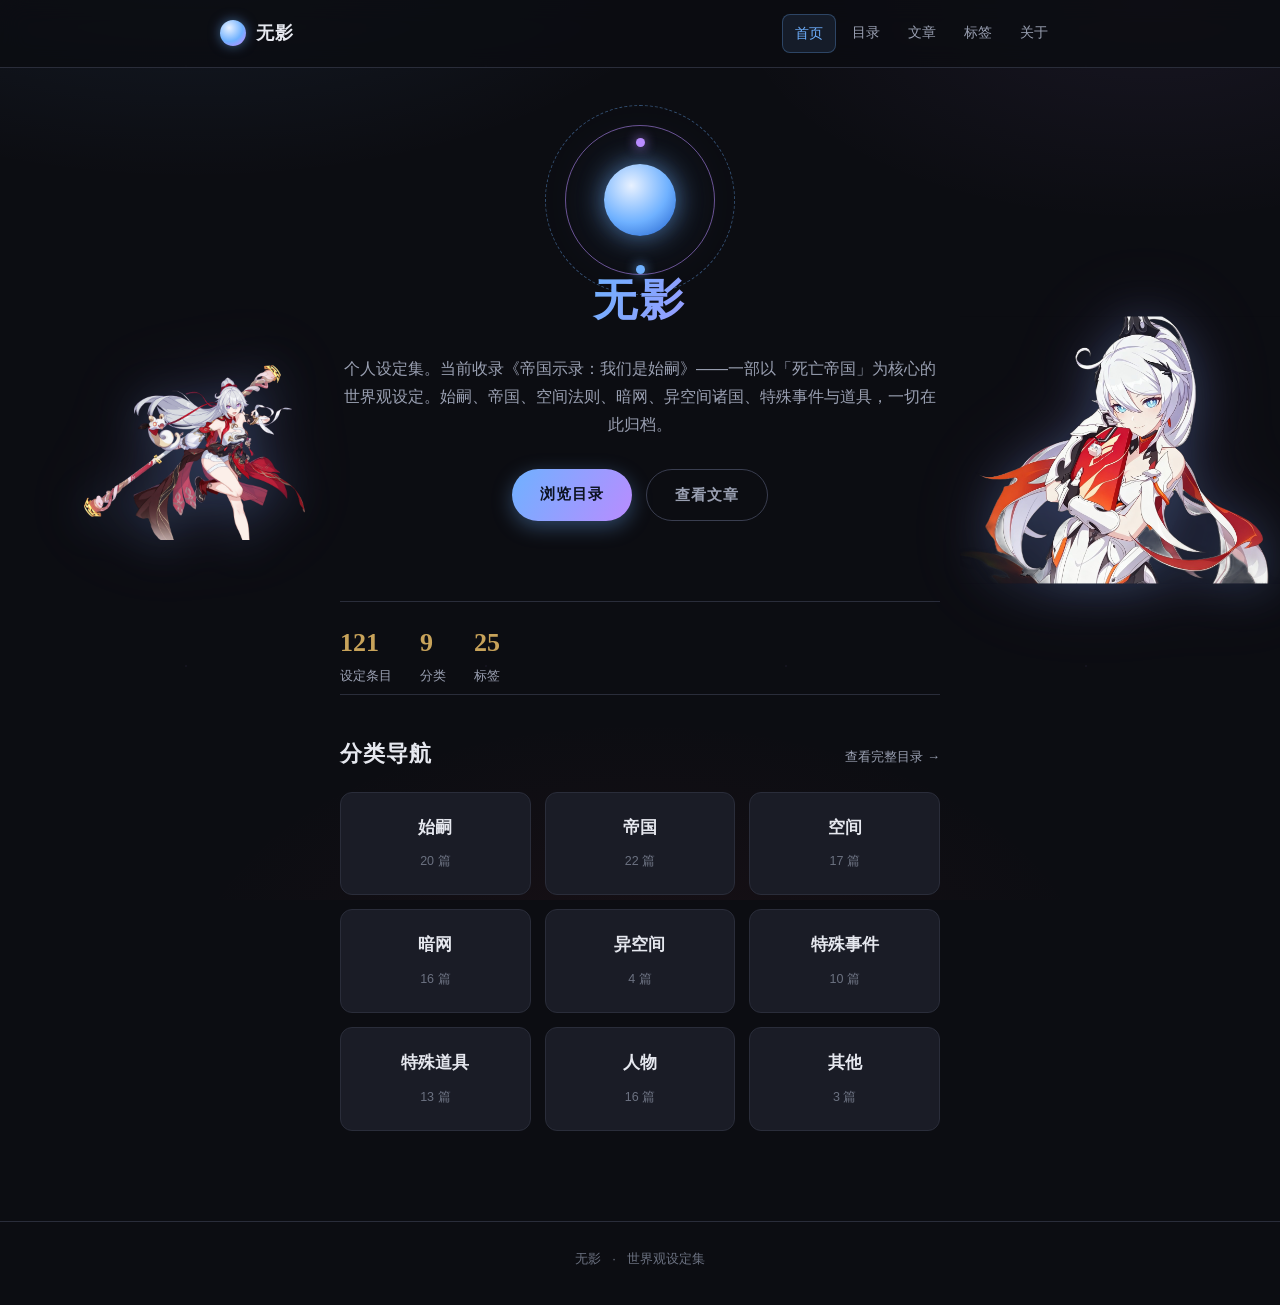
==== website/index.html @ 32f3dcf8 "初始提交：无影个人设定集网站（静态站 + 数据生成脚本）" ====
<!DOCTYPE html>
<html lang="zh-CN">
<head>
  <meta charset="UTF-8">
  <meta name="viewport" content="width=device-width, initial-scale=1.0">
  <title>无影 · 个人设定集</title>
  <link rel="icon" href="favicon.jpg" type="image/jpeg">
  <link rel="stylesheet" href="assets/css/style.css">
</head>
<body data-page="home">
<header class="site-header">
    <div class="header-inner">
      <a class="brand" href="index.html">
        <span class="emblem"></span>
        <span>无影</span>
      </a>
      <nav class="nav-links">
        <a href="index.html" data-nav="home">首页</a>
        <a href="contents.html" data-nav="contents">目录</a>
        <a href="articles.html" data-nav="articles">文章</a>
        <a href="tags.html" data-nav="tags">标签</a>
        <a href="about.html" data-nav="about">关于</a>
      </nav>
    </div>
  </header>

  <div class="container">
    <section class="home-hero">
      <div class="emblem-lg">
        <span class="kiana-halo"></span>
        <span class="kiana-halo halo-2"></span>
      </div>
      <h1>无影</h1>
      <p>个人设定集。当前收录《帝国示录：我们是始嗣》——一部以「死亡帝国」为核心的世界观设定。始嗣、帝国、空间法则、暗网、异空间诸国、特殊事件与道具，一切在此归档。</p>
      <div class="home-cta">
        <a class="btn-primary" href="contents.html">浏览目录</a>
        <a class="btn-ghost" href="articles.html">查看文章</a>
      </div>
    </section>

    <div class="stats-row" id="stats-row"></div>

    <section class="home-section">
      <div class="home-section-title">
        <h2>分类导航</h2>
        <a class="more" href="contents.html">查看完整目录 →</a>
      </div>
      <div class="cat-grid" id="cat-grid"></div>
    </section>

  </div>

  <footer class="site-footer">
    <span>无影</span>
    <span class="sep">·</span>
    <span>世界观设定集</span>
  </footer>

  <script src="assets/js/characters.js"></script>
  <script src="assets/js/articles.js"></script>
  <script src="assets/js/app.js"></script>
</body>
</html>
---- website/assets/css/style.css ----
/* =========================================================
   无影 · 个人设定集网站
   暗色主题 · 死亡帝国风格
   ========================================================= */

:root {
  --bg: #0c0d12;
  --bg-elev: #14151d;
  --bg-card: #1a1c26;
  --bg-card-hover: #20232f;
  --border: #2a2d3a;
  --border-strong: #3a3e50;
  --text: #e6e8ef;
  --text-dim: #9aa0b2;
  --text-faint: #6b7180;
  --accent: #c8a35a;        /* 鎏金 */
  --accent-dim: #8a6f3c;
  --accent-2: #b23a48;      /* 死亡绯红 */
  --accent-2-dim: #6e2730;
  /* 琪亚娜·卡斯兰娜配色 */
  --kiana-blue: #6fb1ff;      /* 蓝瞳 */
  --kiana-blue-deep: #2f6fd6;
  --kiana-purple: #b98cff;    /* 终焉律者紫 */
  --kiana-silver: #e8f1ff;    /* 银白长发 */
  --code-bg: #0f1016;
  --link: #d9bd7e;
  --radius: 12px;
  --radius-sm: 8px;
  --font-serif: "Noto Serif SC", "Songti SC", "SimSun", serif;
  --font-sans: -apple-system, BlinkMacSystemFont, "Segoe UI", "PingFang SC",
    "Hiragino Sans GB", "Microsoft YaHei", sans-serif;
  --maxw: 880px;
}

* { box-sizing: border-box; }

html { scroll-behavior: smooth; }

body {
  margin: 0;
  background: var(--bg);
  color: var(--text);
  font-family: var(--font-sans);
  line-height: 1.75;
  font-size: 16px;
  -webkit-font-smoothing: antialiased;
}

/* 背景纹理：星尘 + 暗红晕染 + 琪亚娜的冰蓝律者光晕 */
body::before {
  content: "";
  position: fixed;
  inset: 0;
  z-index: -1;
  background:
    radial-gradient(ellipse 70% 50% at 15% -10%, rgba(111, 177, 255, 0.10), transparent 60%),
    radial-gradient(ellipse 60% 45% at 90% 0%, rgba(185, 140, 255, 0.07), transparent 55%),
    radial-gradient(ellipse 60% 50% at 50% 110%, rgba(178, 58, 72, 0.08), transparent 60%),
    radial-gradient(1px 1px at 20% 30%, rgba(255,255,255,0.06) 50%, transparent 50%),
    radial-gradient(1px 1px at 75% 60%, rgba(150,190,255,0.06) 50%, transparent 50%),
    radial-gradient(1px 1px at 40% 80%, rgba(255,255,255,0.05) 50%, transparent 50%),
    radial-gradient(1.5px 1.5px at 62% 22%, rgba(185,140,255,0.05) 50%, transparent 50%),
    var(--bg);
  background-size: auto, auto, auto, 180px 180px, 220px 220px, 260px 260px, 300px 300px, auto;
}

a { color: var(--link); text-decoration: none; }
a:hover { color: var(--accent); }

/* ---------- 顶部导航 ---------- */
.site-header {
  position: sticky;
  top: 0;
  z-index: 50;
  backdrop-filter: blur(12px);
  background: rgba(12, 13, 18, 0.82);
  border-bottom: 1px solid var(--border);
}

.header-inner {
  max-width: var(--maxw);
  margin: 0 auto;
  padding: 14px 20px;
  display: flex;
  align-items: center;
  justify-content: space-between;
  gap: 16px;
}

.brand {
  display: flex;
  align-items: center;
  gap: 10px;
  font-family: var(--font-serif);
  font-weight: 700;
  font-size: 18px;
  color: var(--text);
  letter-spacing: 1px;
}
.brand .emblem {
  width: 26px; height: 26px;
  border-radius: 50%;
  background: radial-gradient(circle at 35% 30%, var(--kiana-silver), var(--kiana-blue) 55%, var(--kiana-purple) 90%);
  box-shadow: 0 0 12px rgba(111, 177, 255, 0.5);
  flex-shrink: 0;
}
.brand:hover { color: var(--text); }

.nav-links {
  display: flex;
  gap: 4px;
  flex-wrap: wrap;
}
.nav-links a {
  padding: 6px 12px;
  border-radius: var(--radius-sm);
  color: var(--text-dim);
  font-size: 14px;
  transition: all .18s;
}
.nav-links a:hover { color: var(--text); background: var(--bg-card); }
.nav-links a.active {
  color: var(--kiana-blue);
  background: rgba(111, 177, 255, 0.10);
  border: 1px solid rgba(111, 177, 255, 0.28);
}

/* ---------- 布局 ---------- */
.container {
  max-width: var(--maxw);
  margin: 0 auto;
  padding: 32px 20px 80px;
}

.page-title {
  font-family: var(--font-serif);
  font-size: 30px;
  font-weight: 700;
  margin: 0 0 6px;
  letter-spacing: 1px;
}
.page-sub {
  color: var(--text-dim);
  margin: 0 0 28px;
  font-size: 15px;
}

/* ---------- 首页 hero ---------- */
.hero {
  padding: 44px 0 8px;
}
.hero h1 {
  font-family: var(--font-serif);
  font-size: 38px;
  margin: 0 0 12px;
  letter-spacing: 2px;
  background: linear-gradient(120deg, var(--text) 0%, var(--accent) 55%, var(--accent-2) 100%);
  -webkit-background-clip: text;
  background-clip: text;
  -webkit-text-fill-color: transparent;
}
.hero p {
  color: var(--text-dim);
  max-width: 620px;
  margin: 0 0 24px;
  font-size: 16px;
}

.stats-row {
  display: flex;
  gap: 28px;
  flex-wrap: wrap;
  padding: 18px 0 6px;
  border-top: 1px solid var(--border);
  border-bottom: 1px solid var(--border);
  margin-bottom: 28px;
}
.stat .num {
  font-family: var(--font-serif);
  font-size: 26px;
  font-weight: 700;
  color: var(--accent);
}
.stat .label { color: var(--text-dim); font-size: 13px; }

/* ---------- 工具栏 ---------- */
.toolbar {
  display: flex;
  gap: 12px;
  align-items: center;
  flex-wrap: wrap;
  margin-bottom: 22px;
}
.search-box {
  flex: 1 1 240px;
  min-width: 200px;
  position: relative;
}
.search-box input {
  width: 100%;
  padding: 10px 14px 10px 36px;
  background: var(--bg-elev);
  border: 1px solid var(--border);
  border-radius: var(--radius-sm);
  color: var(--text);
  font-size: 14px;
  outline: none;
  transition: border-color .18s;
}
.search-box input:focus { border-color: var(--accent-dim); }
.search-box input::placeholder { color: var(--text-faint); }
.search-box .search-icon {
  position: absolute;
  left: 12px; top: 50%;
  transform: translateY(-50%);
  color: var(--text-faint);
  pointer-events: none;
}

.filter-select {
  padding: 10px 14px;
  background: var(--bg-elev);
  border: 1px solid var(--border);
  border-radius: var(--radius-sm);
  color: var(--text);
  font-size: 14px;
  outline: none;
  cursor: pointer;
}

/* ---------- 文章列表 ---------- */
.article-list { display: flex; flex-direction: column; gap: 14px; }

.article-card {
  display: block;
  padding: 20px 22px;
  background: var(--bg-card);
  border: 1px solid var(--border);
  border-radius: var(--radius);
  transition: all .18s;
  position: relative;
  overflow: hidden;
}
.article-card:hover {
  background: var(--bg-card-hover);
  border-color: var(--accent-dim);
  transform: translateY(-2px);
  box-shadow: 0 8px 28px rgba(0,0,0,0.35);
}
.article-card::before {
  content: "";
  position: absolute;
  left: 0; top: 0; bottom: 0;
  width: 3px;
  background: var(--accent);
  opacity: 0;
  transition: opacity .18s;
}
.article-card:hover::before { opacity: 1; }

.card-top {
  display: flex;
  align-items: center;
  justify-content: space-between;
  gap: 12px;
  margin-bottom: 6px;
}
.card-title {
  font-family: var(--font-serif);
  font-size: 19px;
  font-weight: 700;
  color: var(--text);
  margin: 0;
}
.card-date { color: var(--text-faint); font-size: 12.5px; white-space: nowrap; }

.card-summary {
  color: var(--text-dim);
  font-size: 14px;
  margin: 0 0 12px;
  display: -webkit-box;
  -webkit-line-clamp: 2;
  -webkit-box-orient: vertical;
  overflow: hidden;
}

.card-meta { display: flex; gap: 8px; flex-wrap: wrap; align-items: center; }

.tag-chip, .cat-chip {
  display: inline-block;
  padding: 2px 10px;
  border-radius: 20px;
  font-size: 12px;
  line-height: 1.5;
  white-space: nowrap;
}
.cat-chip {
  background: rgba(178, 58, 72, 0.14);
  color: #e08a95;
  border: 1px solid rgba(178, 58, 72, 0.35);
}
.tag-chip {
  background: rgba(200, 163, 90, 0.10);
  color: var(--accent);
  border: 1px solid rgba(200, 163, 90, 0.28);
}

.empty-state {
  text-align: center;
  padding: 60px 20px;
  color: var(--text-faint);
}

/* ---------- 文章详情 ---------- */
.article-header {
  padding: 26px 0 20px;
  border-bottom: 1px solid var(--border);
  margin-bottom: 26px;
}
.article-header .cat-chip { margin-bottom: 12px; }
.article-header h1 {
  font-family: var(--font-serif);
  font-size: 32px;
  margin: 0 0 12px;
  letter-spacing: 1px;
}
.article-header .meta-line {
  display: flex;
  gap: 10px;
  flex-wrap: wrap;
  align-items: center;
  color: var(--text-dim);
  font-size: 13.5px;
}

.article-body { font-size: 16px; }
.article-body h2 {
  font-family: var(--font-serif);
  font-size: 22px;
  margin: 30px 0 12px;
  padding-left: 12px;
  border-left: 3px solid var(--accent);
  color: var(--accent);
}
.article-body h3 { font-size: 18px; margin: 24px 0 10px; }
.article-body p { margin: 0 0 14px; }
.article-body blockquote {
  margin: 16px 0;
  padding: 12px 18px;
  border-left: 3px solid var(--accent-2);
  background: rgba(178, 58, 72, 0.06);
  border-radius: 0 var(--radius-sm) var(--radius-sm) 0;
  color: var(--text-dim);
}
.article-body hr {
  border: none;
  height: 1px;
  margin: 26px auto;
  width: 60%;
  background: linear-gradient(90deg, transparent, var(--border-strong), transparent);
}
.article-body code {
  background: var(--code-bg);
  padding: 2px 6px;
  border-radius: 4px;
  font-size: 0.9em;
}
.article-body a { border-bottom: 1px dashed var(--accent-dim); }

/* 文章内图片 */
.article-body img {
  max-width: 100%;
  height: auto;
  border-radius: 10px;
}
.article-body .img-cover {
  display: block;
  width: 100%;
  margin: 6px 0 18px;
  border-radius: 12px;
}
/* 人物立绘网格 */
.article-body .char-grid {
  display: grid;
  grid-template-columns: repeat(auto-fill, minmax(150px, 1fr));
  gap: 14px;
  margin: 18px 0;
}
.article-body .char-grid figure { margin: 0; }
.article-body .char-grid img {
  width: 100%;
  height: auto;
  display: block;
  border-radius: 10px;
  box-shadow: 0 6px 18px rgba(0, 0, 0, 0.35);
}
.article-body .char-grid figcaption {
  text-align: center;
  font-size: 13px;
  color: var(--text-dim);
  margin-top: 8px;
  letter-spacing: 1px;
}

.article-footer {
  margin-top: 40px;
  padding-top: 20px;
  border-top: 1px solid var(--border);
  display: flex;
  justify-content: space-between;
  align-items: center;
  flex-wrap: wrap;
  gap: 14px;
}
.back-link {
  display: inline-flex;
  align-items: center;
  gap: 6px;
  color: var(--text-dim);
  font-size: 14px;
}
.back-link:hover { color: var(--accent); }

.prev-next { display: flex; gap: 10px; flex-wrap: wrap; }
.prev-next a {
  font-size: 13px;
  padding: 5px 12px;
  border: 1px solid var(--border);
  border-radius: var(--radius-sm);
  color: var(--text-dim);
}
.prev-next a:hover { color: var(--accent); border-color: var(--accent-dim); }

/* ---------- 标签页 ---------- */
.tag-cloud {
  display: flex;
  flex-wrap: wrap;
  gap: 12px;
  margin-bottom: 34px;
}
.tag-cloud-item {
  padding: 8px 16px;
  border: 1px solid var(--border);
  border-radius: 24px;
  background: var(--bg-card);
  color: var(--text-dim);
  font-size: 14px;
  cursor: pointer;
  transition: all .18s;
}
.tag-cloud-item:hover { color: var(--accent); border-color: var(--accent-dim); }
.tag-cloud-item.active {
  color: var(--accent);
  border-color: var(--accent);
  background: rgba(200, 163, 90, 0.10);
}
.tag-cloud-item .count { color: var(--text-faint); font-size: 12px; margin-left: 4px; }

/* ---------- 首页门户 ---------- */
.home-hero {
  padding: 64px 0 36px;
  text-align: center;
}
.home-hero h1 {
  font-family: var(--font-serif);
  font-size: 44px;
  margin: 0 0 16px;
  letter-spacing: 3px;
  background: linear-gradient(120deg, var(--kiana-silver) 0%, var(--kiana-blue) 40%, var(--kiana-purple) 75%, var(--accent) 100%);
  -webkit-background-clip: text;
  background-clip: text;
  -webkit-text-fill-color: transparent;
}
.home-hero p {
  color: var(--text-dim);
  max-width: 640px;
  margin: 0 auto 30px;
  font-size: 16px;
}
.home-hero .emblem-lg {
  position: relative;
  width: 72px; height: 72px;
  border-radius: 50%;
  margin: 0 auto 26px;
  background: radial-gradient(circle at 38% 30%, var(--kiana-silver), var(--kiana-blue) 55%, var(--kiana-blue-deep) 90%);
  box-shadow:
    0 0 24px rgba(111, 177, 255, 0.55),
    0 0 60px rgba(111, 177, 255, 0.25);
}

/* 律者光环：终焉琪亚娜的标志性旋转环 */
.kiana-halo {
  position: absolute;
  top: 50%; left: 50%;
  width: 150px; height: 150px;
  margin: -75px 0 0 -75px;
  border-radius: 50%;
  border: 1px solid rgba(185, 140, 255, 0.55);
  pointer-events: none;
  animation: halo-spin 14s linear infinite;
}
.kiana-halo::before {
  content: "";
  position: absolute;
  top: 12px; left: 50%;
  width: 9px; height: 9px;
  margin-left: -4.5px;
  border-radius: 50%;
  background: var(--kiana-purple);
  box-shadow: 0 0 12px rgba(185, 140, 255, 0.9);
}
.kiana-halo.halo-2 {
  width: 190px; height: 190px;
  margin: -95px 0 0 -95px;
  border-style: dashed;
  border-color: rgba(111, 177, 255, 0.4);
  animation: halo-spin 22s linear infinite reverse;
}
.kiana-halo.halo-2::before {
  top: auto; bottom: 20px;
  background: var(--kiana-blue);
  box-shadow: 0 0 12px rgba(111, 177, 255, 0.9);
}
@keyframes halo-spin {
  from { transform: rotate(0deg); }
  to { transform: rotate(360deg); }
}

.home-cta {
  display: flex;
  gap: 14px;
  justify-content: center;
  flex-wrap: wrap;
  margin-bottom: 44px;
}
.home-cta a {
  padding: 12px 28px;
  border-radius: 28px;
  font-size: 15px;
  font-weight: 600;
  letter-spacing: 1px;
  transition: all .18s;
}
.home-cta .btn-primary {
  background: linear-gradient(120deg, var(--kiana-blue), var(--kiana-purple));
  color: #0c1220;
  box-shadow: 0 6px 20px rgba(111, 177, 255, 0.35);
}
.home-cta .btn-primary:hover { transform: translateY(-2px); color: #0c1220; }
.home-cta .btn-ghost {
  border: 1px solid var(--border-strong);
  color: var(--text-dim);
}
.home-cta .btn-ghost:hover { color: var(--accent); border-color: var(--accent-dim); }

.home-section { margin: 40px 0 10px; }
.home-section-title {
  display: flex;
  align-items: baseline;
  justify-content: space-between;
  gap: 10px;
  margin-bottom: 18px;
}
.home-section-title h2 {
  font-family: var(--font-serif);
  font-size: 22px;
  margin: 0;
  color: var(--text);
  letter-spacing: 1px;
}
.home-section-title .more {
  color: var(--text-dim);
  font-size: 13px;
}
.home-section-title .more:hover { color: var(--accent); }

.cat-grid {
  display: grid;
  grid-template-columns: repeat(auto-fill, minmax(160px, 1fr));
  gap: 14px;
}
.cat-card {
  display: block;
  padding: 20px 16px;
  background: var(--bg-card);
  border: 1px solid var(--border);
  border-radius: var(--radius);
  text-align: center;
  transition: all .18s;
}
.cat-card:hover {
  background: var(--bg-card-hover);
  border-color: var(--kiana-blue-deep);
  transform: translateY(-3px);
  box-shadow: 0 8px 26px rgba(111, 177, 255, 0.18);
}
.cat-card .cat-name {
  font-family: var(--font-serif);
  font-size: 17px;
  font-weight: 700;
  color: var(--text);
  display: block;
  margin-bottom: 4px;
}
.cat-card:hover .cat-name { color: var(--kiana-blue); }
.cat-card .cat-num {
  color: var(--text-faint);
  font-size: 12.5px;
}

/* ---------- 目录页 ---------- */
.toc-section { margin-bottom: 34px; }
.toc-section h2 {
  font-family: var(--font-serif);
  font-size: 22px;
  color: var(--accent);
  border-bottom: 1px solid var(--border);
  padding-bottom: 10px;
  margin: 0 0 14px;
  display: flex;
  align-items: baseline;
  justify-content: space-between;
  gap: 10px;
}
.toc-count {
  font-size: 13px;
  color: var(--text-faint);
  font-family: var(--font-sans);
  font-weight: normal;
}
.toc-items { display: flex; flex-direction: column; gap: 6px; }
.toc-item {
  display: flex;
  align-items: center;
  gap: 14px;
  padding: 10px 14px;
  background: var(--bg-card);
  border: 1px solid var(--border);
  border-radius: var(--radius-sm);
  color: var(--text);
  transition: all .15s;
}
.toc-item:hover {
  background: var(--bg-card-hover);
  border-color: var(--accent-dim);
  color: var(--text);
  transform: translateX(2px);
}
.toc-item.placeholder { opacity: 0.65; }
.toc-num {
  width: 32px;
  color: var(--text-faint);
  font-size: 12px;
  text-align: right;
  flex-shrink: 0;
  font-variant-numeric: tabular-nums;
}
.toc-title { flex: 1; font-size: 15px; }
.toc-meta {
  color: var(--text-faint);
  font-size: 12px;
  white-space: nowrap;
  display: flex;
  align-items: center;
  gap: 8px;
}
.ph-tag {
  display: inline-block;
  padding: 1px 7px;
  border-radius: 4px;
  font-size: 11px;
  background: rgba(178, 58, 72, 0.18);
  color: #e08a95;
  border: 1px solid rgba(178, 58, 72, 0.35);
}

.toc-totals {
  margin-top: 28px;
  padding-top: 18px;
  border-top: 1px solid var(--border);
  color: var(--text-dim);
  font-size: 13px;
  text-align: center;
}

/* ---------- 关于页 ---------- */
.about-card {
  background: var(--bg-card);
  border: 1px solid var(--border);
  border-radius: var(--radius);
  padding: 28px;
  margin-bottom: 20px;
}
.about-card h2 {
  font-family: var(--font-serif);
  font-size: 20px;
  margin: 0 0 12px;
  color: var(--accent);
}
.about-card p { margin: 0 0 12px; color: var(--text-dim); }
.about-card p:last-child { margin-bottom: 0; }
.about-card ul { margin: 0; padding-left: 20px; color: var(--text-dim); }
.about-card li { margin-bottom: 6px; }

.cat-bars { display: flex; flex-direction: column; gap: 10px; }
.cat-bar-row { display: flex; align-items: center; gap: 12px; font-size: 14px; }
.cat-bar-name { width: 84px; color: var(--text-dim); flex-shrink: 0; }
.cat-bar-track { flex: 1; height: 10px; background: var(--bg-elev); border-radius: 5px; overflow: hidden; }
.cat-bar-fill {
  height: 100%;
  background: linear-gradient(90deg, var(--accent-2), var(--accent));
  border-radius: 5px;
}
.cat-bar-count { width: 34px; text-align: right; color: var(--text-faint); font-size: 13px; }

/* ---------- 作者头像 ---------- */
.author-row {
  display: flex;
  gap: 18px;
  align-items: center;
}
.author-avatar {
  width: 96px;
  height: 96px;
  border-radius: 50%;
  object-fit: cover;
  flex-shrink: 0;
  border: 2px solid var(--accent-dim);
  box-shadow: 0 0 22px rgba(200, 163, 90, 0.28);
  filter: grayscale(0.05);
}
.author-meta { flex: 1; }
.author-meta p { margin: 0 0 6px; }
.author-meta p:last-child { margin-bottom: 0; }

/* ---------- 左侧琪亚娜立绘（PNG 透明底融入暗色背景） ---------- */
.kiana-side {
  position: fixed;
  left: 0;
  top: 50%;
  transform: translateY(-50%);
  width: 25vw;
  max-width: 460px;
  z-index: 1;
  pointer-events: none;
  display: flex;
  flex-direction: column;
  align-items: center;
  animation: kiana-fade-in .9s ease both;
  animation-delay: .2s;
  opacity: 0;
}

.kiana-side .kiana-figure {
  width: 100%;
  display: flex;
  align-items: center;
  justify-content: center;
  background-color: var(--bg);
}

.kiana-side .kiana-img {
  display: block;
  width: 100%;
  height: auto;
  object-fit: contain;
  filter:
    drop-shadow(0 6px 22px rgba(111, 177, 255, 0.22))
    drop-shadow(0 0 38px rgba(185, 140, 255, 0.14));
  transition: transform 8s ease, filter .3s ease;
}
.kiana-side:hover .kiana-img {
  transform: scale(1.03);
  filter:
    drop-shadow(0 8px 28px rgba(111, 177, 255, 0.4))
    drop-shadow(0 0 52px rgba(185, 140, 255, 0.26));
}

.kiana-side .kiana-label {
  margin-top: 12px;
  text-align: center;
  font-family: var(--font-serif);
  font-size: 13.5px;
  letter-spacing: 4px;
  color: var(--kiana-blue);
  text-shadow: 0 0 14px rgba(111, 177, 255, 0.55);
  flex-shrink: 0;
}
.kiana-side .kiana-sub {
  text-align: center;
  font-size: 10.5px;
  color: var(--text-faint);
  letter-spacing: 2.5px;
  margin-top: 4px;
  margin-bottom: 4px;
  font-family: var(--font-sans);
  flex-shrink: 0;
}

@keyframes kiana-fade-in {
  from { opacity: 0; transform: translate(-24px, -50%); }
  to { opacity: 1; transform: translate(0, -50%); }
}

/* 右侧版立绘 */
.kiana-side.right {
  left: auto;
  right: 0;
  animation-name: kiana-fade-in-right;
}
.kiana-side.right .kiana-img {
  filter:
    drop-shadow(0 6px 22px rgba(111, 177, 255, 0.22))
    drop-shadow(0 0 38px rgba(185, 140, 255, 0.14));
}
.kiana-side.right .kiana-figure {
  background-color: var(--bg);
}
@keyframes kiana-fade-in-right {
  from { opacity: 0; transform: translate(24px, -50%); }
  to { opacity: 1; transform: translate(0, -50%); }
}

@media (max-width: 1279px) {
  .kiana-side { display: none; }
}
@media (min-width: 1280px) {
  /* 中间内容占页面一半，左右各留 25% 给立绘 */
  body.char-both .container {
    max-width: 50vw;
    margin-left: auto;
    margin-right: auto;
  }
}

/* ---------- 页脚 ---------- */
.site-footer {
  border-top: 1px solid var(--border);
  padding: 26px 20px 34px;
  text-align: center;
  color: var(--text-faint);
  font-size: 13px;
}
.site-footer .sep { margin: 0 8px; }

/* ---------- 响应式 ---------- */
@media (max-width: 600px) {
  .header-inner { flex-direction: column; gap: 8px; padding: 12px 16px; }
  .hero h1 { font-size: 30px; }
  .page-title { font-size: 26px; }
  .article-header h1 { font-size: 26px; }
  .stats-row { gap: 20px; }
}

/* ---------- 图片点击放大（lightbox） ---------- */
.article-body img { cursor: zoom-in; transition: opacity .18s; }
.article-body img:hover { opacity: .92; }
.lightbox {
  position: fixed;
  inset: 0;
  z-index: 1000;
  background: rgba(5, 6, 10, 0.88);
  backdrop-filter: blur(4px);
  display: flex;
  align-items: center;
  justify-content: center;
  cursor: zoom-out;
  opacity: 0;
  pointer-events: none;
  transition: opacity .22s ease;
}
.lightbox.show {
  opacity: 1;
  pointer-events: auto;
}
.lightbox img {
  max-width: 92vw;
  max-height: 92vh;
  border-radius: 10px;
  box-shadow: 0 16px 56px rgba(0, 0, 0, 0.65);
}

/* ---------- 文本编辑（密钥开启） ---------- */
.article-header { position: relative; }
.edit-btn {
  position: absolute;
  top: 0;
  right: 0;
  padding: 5px 14px;
  font-size: 13px;
  color: var(--text-dim);
  background: transparent;
  border: 1px solid var(--border);
  border-radius: 18px;
  cursor: pointer;
  transition: all .18s;
}
.edit-btn:hover {
  color: var(--kiana-blue);
  border-color: var(--kiana-blue);
  background: rgba(111, 177, 255, 0.08);
}
.edit-btn.del-btn { right: 72px; }
.edit-btn.del-btn:hover {
  color: #ff8a97;
  border-color: #ff8a97;
  background: rgba(178, 58, 72, 0.12);
}
.edit-title {
  width: 100%;
  padding: 10px 14px;
  font-size: 18px;
  font-weight: 600;
  font-family: var(--font-serif);
  color: var(--text);
  background: var(--bg);
  border: 1px solid var(--border-strong);
  border-radius: 10px;
  outline: none;
}
.edit-title:focus { border-color: var(--kiana-blue); }
.new-article-btn {
  padding: 8px 16px;
  font-size: 14px;
  color: #0d1420;
  background: linear-gradient(120deg, var(--kiana-blue), var(--kiana-purple));
  border: none;
  border-radius: 8px;
  cursor: pointer;
  white-space: nowrap;
}

/* 密钥弹窗 */
.key-modal-mask {
  position: fixed;
  inset: 0;
  z-index: 1100;
  background: rgba(5, 6, 10, 0.7);
  backdrop-filter: blur(4px);
  display: flex;
  align-items: center;
  justify-content: center;
}
.key-modal {
  width: 320px;
  max-width: 90vw;
  background: var(--bg-card);
  border: 1px solid var(--border-strong);
  border-radius: 14px;
  padding: 22px 20px;
  box-shadow: 0 16px 48px rgba(0, 0, 0, 0.5);
}
.key-modal h3 { margin: 0 0 14px; font-size: 16px; }
.key-input {
  width: 100%;
  padding: 10px 12px;
  font-size: 14px;
  color: var(--text);
  background: var(--bg);
  border: 1px solid var(--border-strong);
  border-radius: 8px;
  outline: none;
}
.key-input:focus { border-color: var(--kiana-blue); }
.key-input.error { border-color: var(--accent-2); }
.key-modal-actions {
  display: flex;
  justify-content: flex-end;
  gap: 10px;
  margin-top: 16px;
}
.key-modal-actions button {
  padding: 7px 16px;
  font-size: 14px;
  border-radius: 8px;
  cursor: pointer;
  border: 1px solid var(--border-strong);
  background: transparent;
  color: var(--text-dim);
}
.key-modal-actions .key-ok {
  color: #0d1420;
  background: linear-gradient(120deg, var(--kiana-blue), var(--kiana-purple));
  border: none;
}

/* 编辑模式 */
.editor-wrap { display: flex; flex-direction: column; gap: 14px; }
.md-help {
  display: flex;
  flex-wrap: wrap;
  gap: 6px 16px;
  align-items: center;
  padding: 10px 14px;
  font-size: 12px;
  color: var(--text-faint);
  background: var(--bg-card);
  border: 1px solid var(--border);
  border-radius: 8px;
}
.md-help-title { color: var(--text-dim); font-weight: 600; }
.md-help code {
  background: var(--code-bg);
  padding: 1px 6px;
  border-radius: 4px;
  color: var(--kiana-blue);
  font-size: 11px;
}
.editor-panes {
  display: grid;
  grid-template-columns: 1fr 1fr;
  gap: 14px;
  align-items: start;
}
.edit-textarea {
  width: 100%;
  min-height: 56vh;
  padding: 16px;
  font-size: 15px;
  line-height: 1.75;
  font-family: var(--font-sans);
  color: var(--text);
  background: var(--bg);
  border: 1px solid var(--border-strong);
  border-radius: 10px;
  resize: vertical;
  outline: none;
}
.edit-textarea:focus { border-color: var(--kiana-blue); }
.edit-preview {
  min-height: 56vh;
  max-height: 78vh;
  overflow: auto;
  padding: 16px 18px;
  font-size: 16px;
  background: var(--bg);
  border: 1px solid var(--border);
  border-radius: 10px;
}
.edit-preview h2 {
  font-family: var(--font-serif);
  font-size: 20px;
  margin: 20px 0 10px;
  padding-left: 10px;
  border-left: 3px solid var(--accent);
  color: var(--accent);
}
.edit-preview p { margin: 0 0 12px; }
.edit-preview blockquote {
  margin: 12px 0;
  padding: 10px 16px;
  border-left: 3px solid var(--accent-2);
  background: rgba(178, 58, 72, 0.06);
  border-radius: 0 var(--radius-sm) var(--radius-sm) 0;
  color: var(--text-dim);
}
.edit-preview img { max-width: 100%; height: auto; border-radius: 8px; }
.edit-preview .char-grid { display: grid; grid-template-columns: repeat(auto-fill, minmax(90px, 1fr)); gap: 10px; }
.edit-preview .char-grid img { width: 100%; height: auto; border-radius: 8px; }
.edit-preview .char-grid figcaption { text-align: center; font-size: 11px; color: var(--text-dim); margin-top: 4px; }
.edit-preview ul { padding-left: 20px; margin: 10px 0; }
.edit-preview li { margin: 4px 0; }
@media (max-width: 860px) {
  .editor-panes { grid-template-columns: 1fr; }
}
.editor-actions {
  display: flex;
  align-items: center;
  gap: 12px;
}
.editor-hint { flex: 1; font-size: 12px; color: var(--text-faint); }
.editor-actions button {
  padding: 8px 18px;
  font-size: 14px;
  border-radius: 8px;
  cursor: pointer;
  border: 1px solid var(--border-strong);
  background: transparent;
  color: var(--text-dim);
}
.editor-actions .editor-save {
  color: #0d1420;
  background: linear-gradient(120deg, var(--kiana-blue), var(--kiana-purple));
  border: none;
}
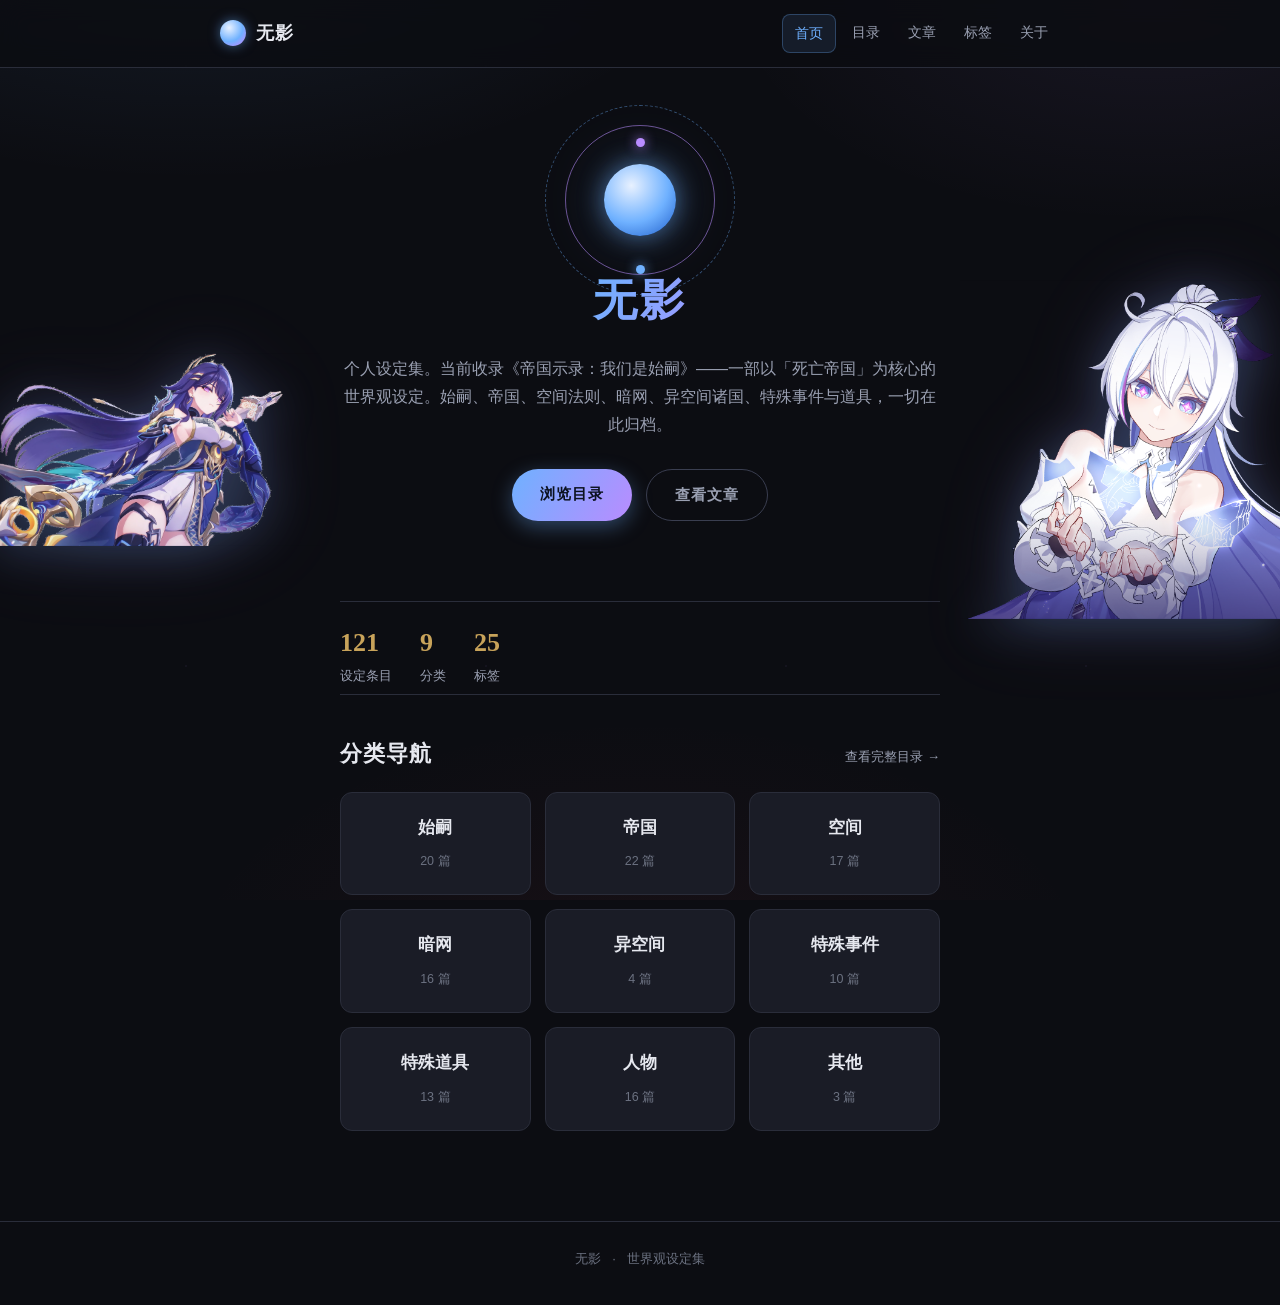
==== commit bab4aa29: "优化 favicon：多尺寸 ICO/PNG + apple-touch-icon + theme-color" ====
--- a/website/index.html
+++ b/website/index.html
@@ -4,7 +4,11 @@
   <meta charset="UTF-8">
   <meta name="viewport" content="width=device-width, initial-scale=1.0">
   <title>无影 · 个人设定集</title>
-  <link rel="icon" href="favicon.jpg" type="image/jpeg">
+  <link rel="icon" type="image/x-icon" href="favicon.ico">
+  <link rel="icon" type="image/png" sizes="32x32" href="favicon-32x32.png">
+  <link rel="icon" type="image/png" sizes="16x16" href="favicon-16x16.png">
+  <link rel="apple-touch-icon" sizes="180x180" href="apple-touch-icon.png">
+  <meta name="theme-color" content="#0c0d12">
   <link rel="stylesheet" href="assets/css/style.css">
 </head>
 <body data-page="home">
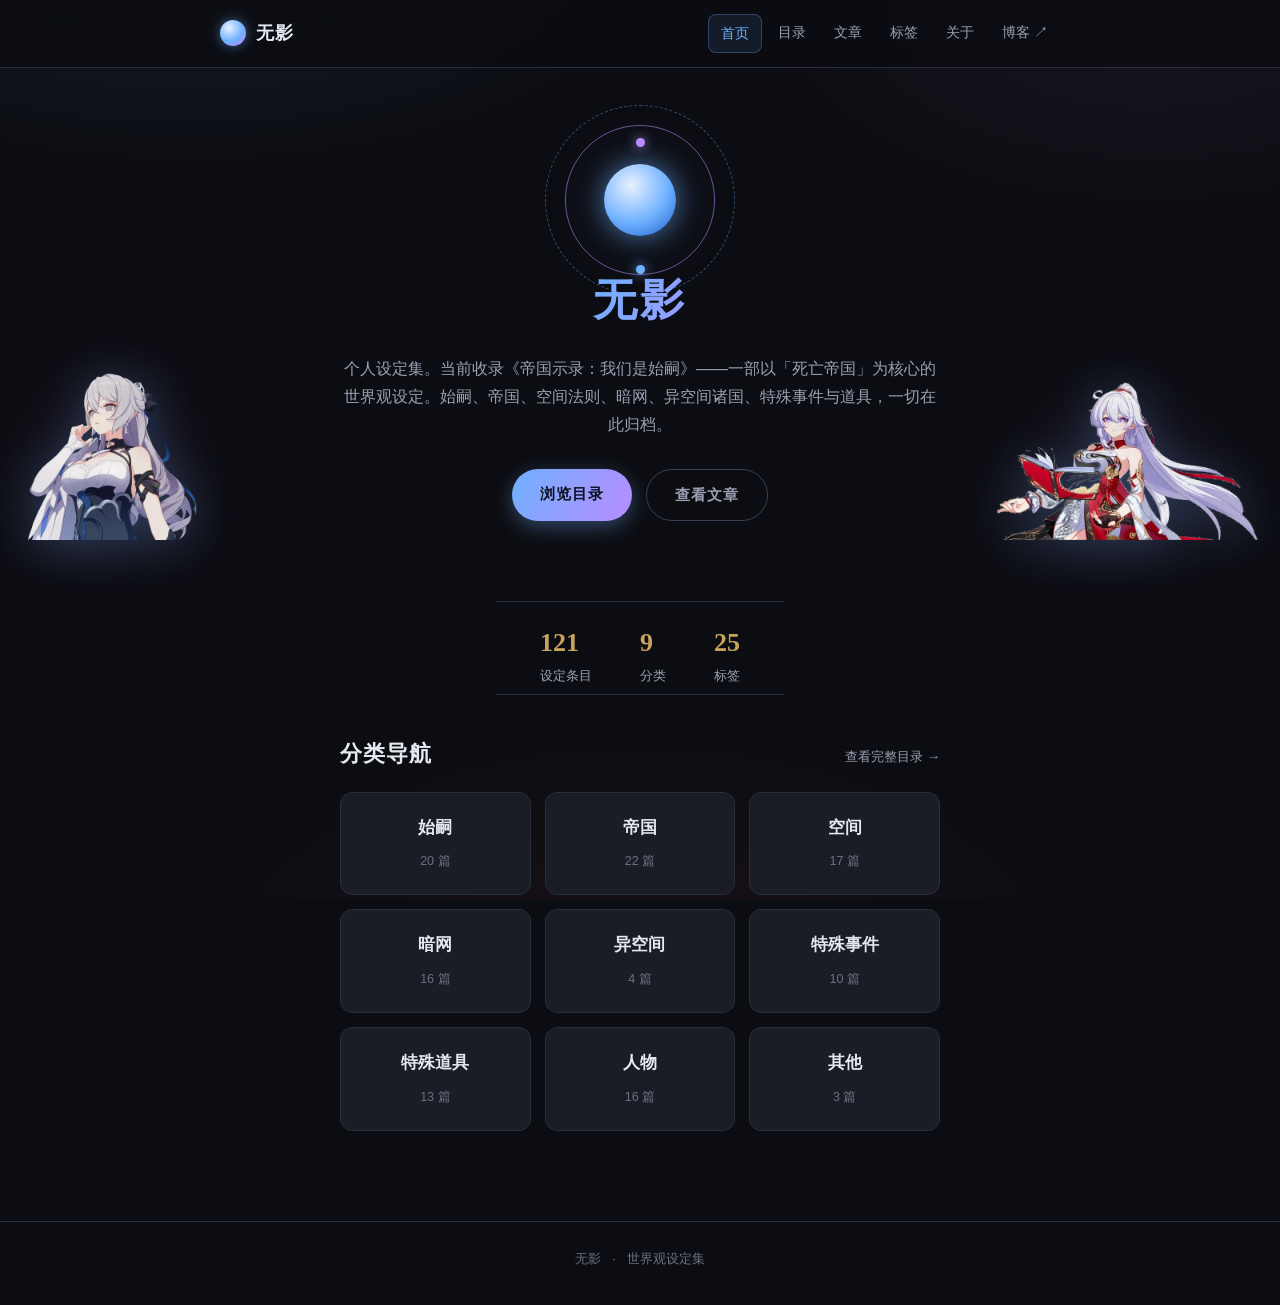
==== commit 9e11dc22: "导航添加博客入口（与博客互链）" ====
--- a/website/index.html
+++ b/website/index.html
@@ -24,6 +24,7 @@
         <a href="articles.html" data-nav="articles">文章</a>
         <a href="tags.html" data-nav="tags">标签</a>
         <a href="about.html" data-nav="about">关于</a>
+        <a href="https://wuyeng4444.github.io/blog/" target="_blank" rel="noopener">博客 ↗</a>
       </nav>
     </div>
   </header>
--- a/website/assets/css/style.css
+++ b/website/assets/css/style.css
@@ -168,12 +168,15 @@
 
 .stats-row {
   display: flex;
-  gap: 28px;
+  gap: 48px;
   flex-wrap: wrap;
-  padding: 18px 0 6px;
+  justify-content: center;
+  width: fit-content;
+  max-width: 100%;
+  margin: 0 auto 28px;
+  padding: 18px 44px 6px;
   border-top: 1px solid var(--border);
   border-bottom: 1px solid var(--border);
-  margin-bottom: 28px;
 }
 .stat .num {
   font-family: var(--font-serif);
